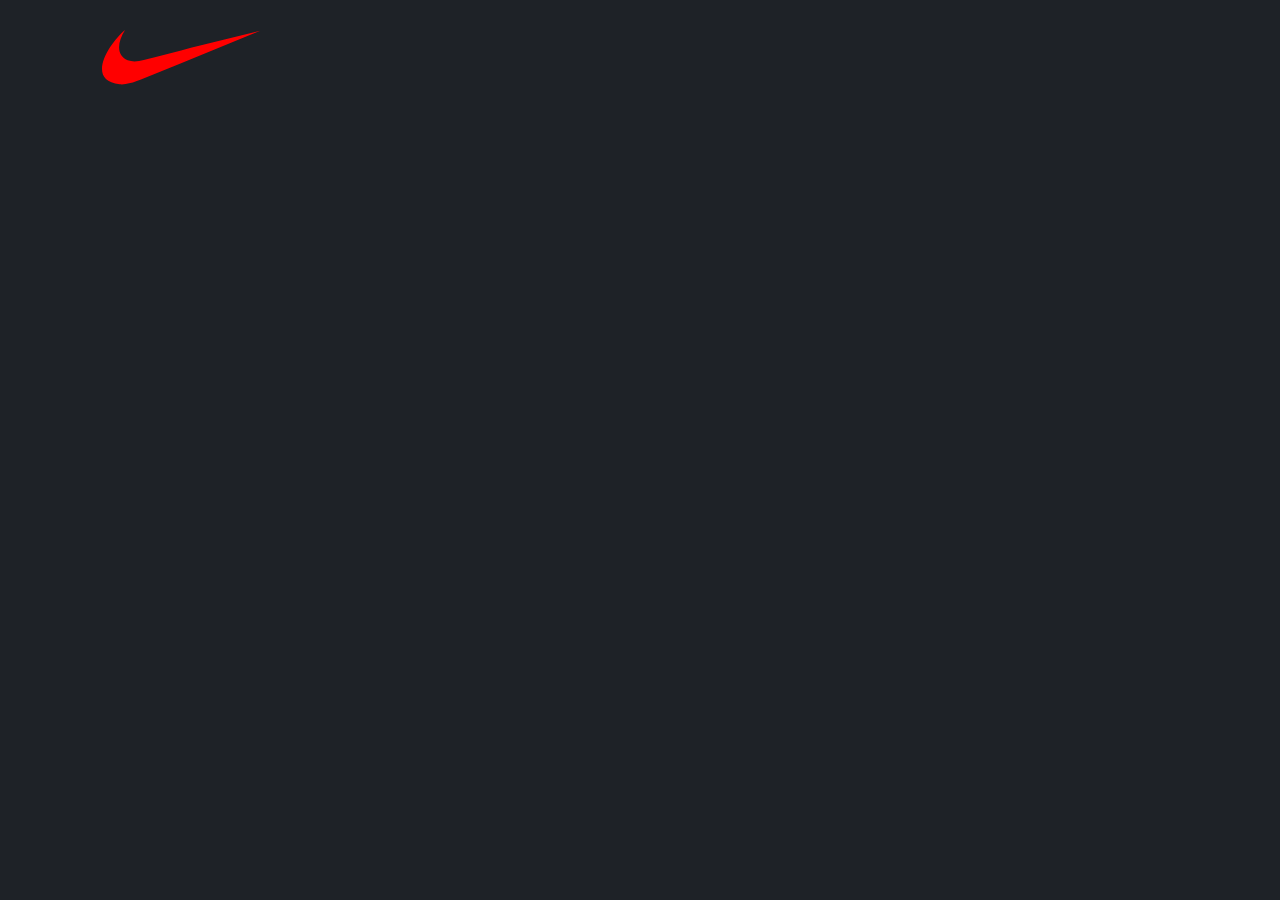
==== shoe-website/index.html @ 83a0ea9e "added navbar to shoe website" ====
<!DOCTYPE html>
<html lang="tr">
  <head>
    <meta charset="UTF-8" />
    <meta http-equiv="X-UA-Compatible" content="IE=edge" />
    <meta name="viewport" content="width=device-width, initial-scale=1.0" />
    <link
      rel="stylesheet"
      href="https://cdnjs.cloudflare.com/ajax/libs/font-awesome/6.1.2/css/all.min.css"
      integrity="sha512-1sCRPdkRXhBV2PBLUdRb4tMg1w2YPf37qatUFeS7zlBy7jJI8Lf4VHwWfZZfpXtYSLy85pkm9GaYVYMfw5BC1A=="
      crossorigin="anonymous"
      referrerpolicy="no-referrer"
    />
    <link rel="stylesheet" href="style.css" />
    <title>Shoe Website</title>
  </head>
  <body>
    <div class="container">
      <nav>
        <div class="logo">
          <img src="images/logo.png" alt="logo" />
        </div>
        <div class="nav-links">
          <a href="#">
            <i class="fas fa-search"></i>
          </a>
          <a href="#">
            <i class="fas fa-shopping-bag"></i>
          </a>
          <a href="#">
            <i class="fas fa-bars"></i>
          </a>
        </div>
      </nav>
    </div>
  </body>
</html>
---- shoe-website/style.css ----
* {
  margin: 0;
  padding: 0;
  box-sizing: border-box;
  text-decoration: none;
}
.container {
  width: 100%;
  height: 100vh;
  background-color: #1e2227;
  color: #fff;
}
/*! navbar start */
nav {
  background-color: #1e2227;
  display: flex;
  justify-content: space-between;
  align-items: center;
  padding: 30px 8%;
  position: fixed;
  top: 0;
  width: 100%;
  z-index: 1;
}
.logo {
  cursor: pointer;
  width: 120;
}
nav .nav-links {
  display: flex;
  column-gap: 20px;
}
nav .nav-links a {
  color: white;
  font-size: 26px;
}
/*! navbar end */
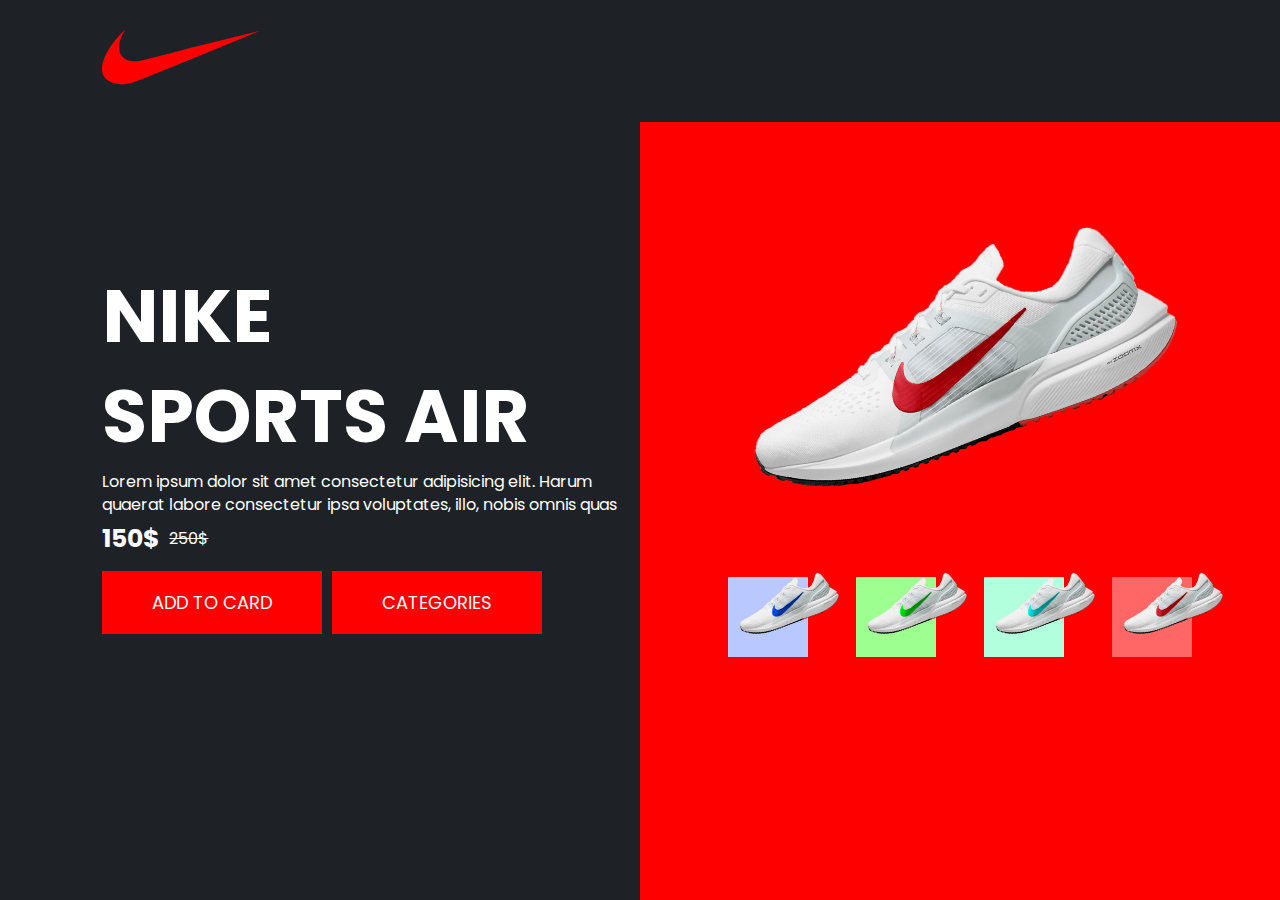
==== commit 70bc480c: "shoe-website finish" ====
--- a/shoe-website/index.html
+++ b/shoe-website/index.html
@@ -32,6 +32,45 @@
           </a>
         </div>
       </nav>
+      <div class="row">
+        <div class="col-1">
+          <h1>
+            NIKE <br />
+            SPORTS AIR
+          </h1>
+          <p>
+            Lorem ipsum dolor sit amet consectetur adipisicing elit. Harum
+            quaerat labore consectetur ipsa voluptates, illo, nobis omnis quas
+          </p>
+          <div class="price">
+            <h2>150$</h2>
+            <s>250$</s>
+          </div>
+          <div class="buttons">
+            <button>ADD TO CARD</button>
+            <a href="#">CATEGORIES</a>
+          </div>
+        </div>
+        <div class="col-2">
+          <div class="feature-img">
+            <img src="images/nike.png" alt="Shoe" />
+          </div>
+          <div class="small-img-wrapper">
+            <div class="small-img">
+              <img src="images/nike-b.png" alt="shoe" />
+            </div>
+            <div class="small-img">
+              <img src="images/nike-g.png" alt="shoe" />
+            </div>
+            <div class="small-img">
+              <img src="images/nike-s.png" alt="shoe" />
+            </div>
+            <div class="small-img">
+              <img src="images/nike.png" alt="shoe" />
+            </div>
+          </div>
+        </div>
+      </div>
     </div>
   </body>
 </html>
--- a/shoe-website/style.css
+++ b/shoe-website/style.css
@@ -1,8 +1,9 @@
+@import url("https://fonts.googleapis.com/css2?family=Poppins:wght@300;400;600;700&display=swap");
 * {
   margin: 0;
   padding: 0;
   box-sizing: border-box;
-  text-decoration: none;
+  font-family: "Poppins", sans-serif;
 }
 .container {
   width: 100%;
@@ -24,7 +25,7 @@
 }
 .logo {
   cursor: pointer;
-  width: 120;
+  width: 120px;
 }
 nav .nav-links {
   display: flex;
@@ -33,5 +34,156 @@
 nav .nav-links a {
   color: white;
   font-size: 26px;
+  text-decoration: none;
 }
-/*! navbar end */+/*! navbar end */
+
+/*! left  content start */
+.row {
+  height: 100%;
+  width: 100%;
+  display: flex;
+  flex-wrap: wrap;
+}
+.row .col-1,
+.row .col-2 {
+  height: 100%;
+  display: flex;
+  flex-basis: 50%;
+  justify-content: center;
+  flex-direction: column;
+}
+.row .col-1 {
+  padding-left: 8%;
+}
+.row .col-1 h1 {
+  font-size: 74px;
+  line-height: 100px;
+  margin-bottom: 5px;
+}
+.row .col-1 p {
+  padding-right: 10px;
+  line-height: 1.4;
+}
+.row .col-1 .price {
+  display: flex;
+  align-items: flex-end;
+  column-gap: 10px;
+  margin-top: 10px;
+}
+.row .col-1 h2 {
+  font-size: 25px;
+  line-height: 1;
+}
+.row .col-1 .buttons {
+  display: flex;
+  column-gap: 10px;
+  flex-wrap: wrap; /* alt satıra  */
+}
+
+.col-1 .buttons button,
+.col-1 .buttons a {
+  display: inline-block;
+  width: fit-content;
+  padding: 18px 50px;
+  background: red;
+  border: none;
+  color: #fff;
+  font-size: 18px;
+  margin-top: 20px;
+  text-decoration: none;
+  cursor: pointer;
+  transition: ease 0.3s;
+}
+
+.col-1 .buttons button:hover,
+.col-1 .buttons a:hover {
+  background-color: #aa0505;
+  transform: translateY(-5px);
+}
+/*! left  content end */
+
+/*! right  content start */
+.col-2 {
+  background: red;
+  position: relative;
+}
+
+.col-2 .feature-img {
+  width: 100%;
+  text-align: center;
+}
+.col-2 .feature-img img {
+  width: 80%;
+  transform: rotate(-20deg);
+  transition: 0.4s ease;
+}
+.col-2 .feature-img img:hover {
+  transform: rotate(0);
+}
+.small-img-wrapper {
+  display: flex;
+  width: 80%;
+  margin: 70px auto 0;
+  align-items: center;
+  justify-content: space-around;
+}
+.small-img {
+  width: 80px;
+  height: 80px;
+}
+.small-img img {
+  width: 120px;
+  transform: rotate(-20deg);
+  transition: 0.4s ease;
+}
+.small-img img:hover {
+  transform: translate(-20px, 10px) rotate(0);
+}
+.small-img:nth-child(1) {
+  background: #b9c8ff;
+}
+.small-img:nth-child(2) {
+  background: #9dff90;
+}
+.small-img:nth-child(3) {
+  background: #b1ffdd;
+}
+.small-img:nth-child(4) {
+  background: #ff6767;
+}
+/*! right  content end */
+
+/*! responsive start */
+@media screen and (max-width: 840px) {
+  .row {
+    margin-top: 70px;
+  }
+  .row .col-1,
+  .row .col-2 {
+    height: 100%;
+    display: flex;
+    flex-basis: 100%;
+    justify-content: center;
+  }
+}
+
+@media screen and (max-width: 515px) {
+  .row .col-1,
+  .row .col-2 {
+    height: 100%;
+    display: flex;
+    flex-basis: 100%;
+    justify-content: center;
+    flex-direction: column;
+  }
+  .small-img-wrapper {
+    display: flex;
+    flex-direction: column;
+    width: 80%;
+    margin: 70px auto 0;
+    align-items: center;
+    justify-content: space-around;
+    row-gap: 15px;
+  }
+}
